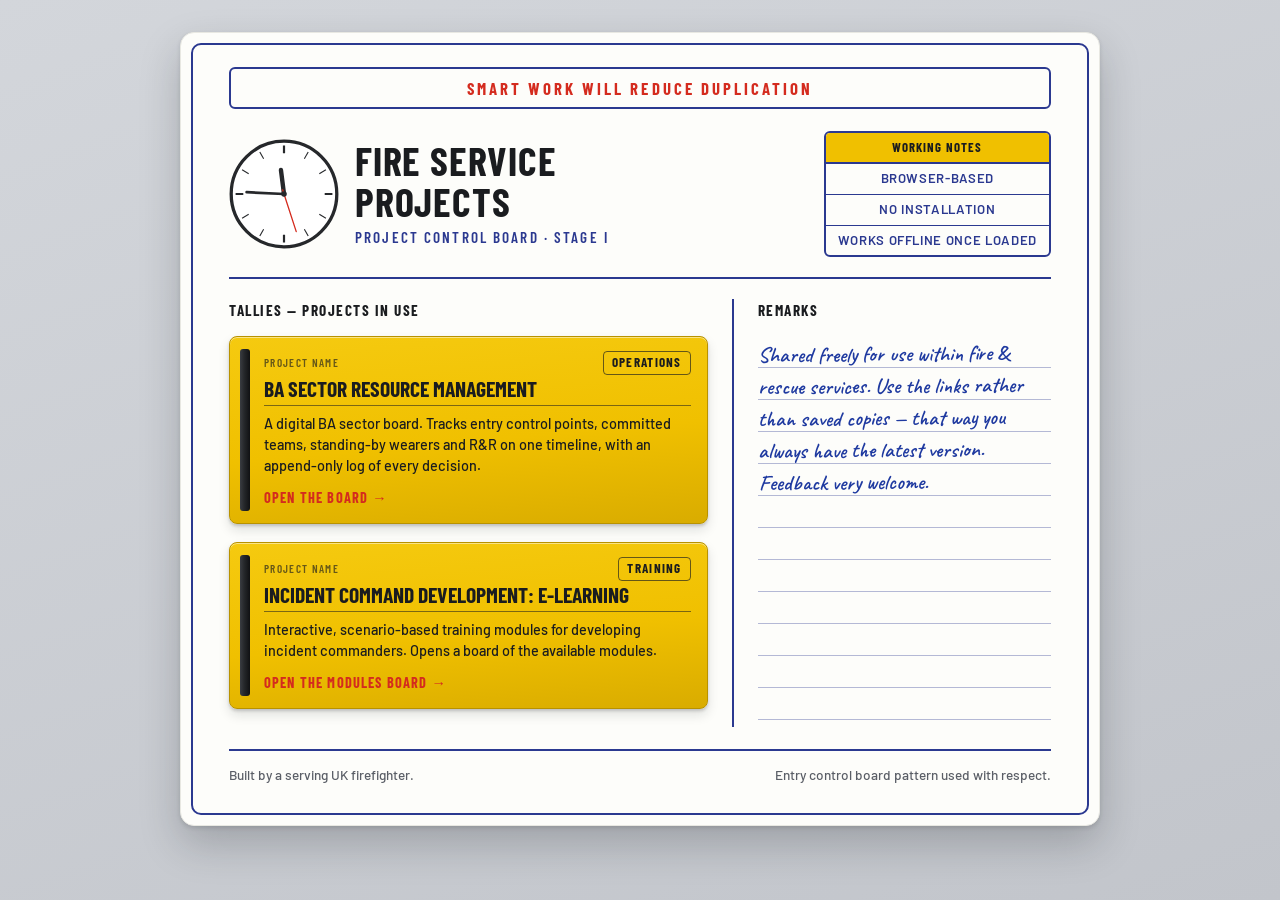
==== index.html @ fdbcd5dc "Add files via upload" ====
<!DOCTYPE html>
<html lang="en-GB">
<head>
<meta charset="UTF-8">
<meta name="viewport" content="width=device-width, initial-scale=1.0">
<title>Fire Service Projects</title>
<meta name="description" content="Browser-based tools for UK fire and rescue services: incident command e-learning and BA sector resource management.">
<link rel="preconnect" href="https://fonts.googleapis.com">
<link rel="preconnect" href="https://fonts.gstatic.com" crossorigin>
<link href="https://fonts.googleapis.com/css2?family=Barlow+Condensed:wght@500;600;700&family=Barlow:wght@400;500;600&family=Caveat:wght@500;600&display=swap" rel="stylesheet">
<link rel="stylesheet" href="board.css">
</head>
<body>

<div class="board">
  <div class="board-inner">

    <div class="motto">Smart Work Will Reduce Duplication</div>

    <div class="board-head">
      <div class="clock-wrap">
        <!-- Live analogue clock -->
        <svg class="clock" viewBox="0 0 100 100" role="img" aria-label="Current time">
          <circle cx="50" cy="50" r="48" fill="#FFFFFF" stroke="#26282B" stroke-width="3"/>
          <g stroke="#26282B" stroke-width="2">
            <line x1="50" y1="6" x2="50" y2="13"/>
            <line x1="50" y1="87" x2="50" y2="94"/>
            <line x1="6" y1="50" x2="13" y2="50"/>
            <line x1="87" y1="50" x2="94" y2="50"/>
          </g>
          <g stroke="#26282B" stroke-width="1">
            <line x1="72" y1="11.9" x2="68.5" y2="17.9"/>
            <line x1="88.1" y1="28" x2="82.1" y2="31.5"/>
            <line x1="88.1" y1="72" x2="82.1" y2="68.5"/>
            <line x1="72" y1="88.1" x2="68.5" y2="82.1"/>
            <line x1="28" y1="88.1" x2="31.5" y2="82.1"/>
            <line x1="11.9" y1="72" x2="17.9" y2="68.5"/>
            <line x1="11.9" y1="28" x2="17.9" y2="31.5"/>
            <line x1="28" y1="11.9" x2="31.5" y2="17.9"/>
          </g>
          <line id="hourHand"   x1="50" y1="50" x2="50" y2="28" stroke="#26282B" stroke-width="4" stroke-linecap="round"/>
          <line id="minuteHand" x1="50" y1="50" x2="50" y2="16" stroke="#26282B" stroke-width="2.5" stroke-linecap="round"/>
          <line id="secondHand" x1="50" y1="54" x2="50" y2="14" stroke="#D42B1E" stroke-width="1.2" stroke-linecap="round"/>
          <circle cx="50" cy="50" r="2.5" fill="#26282B"/>
        </svg>
        <div class="board-title">
          <!-- EDIT: change the site title here -->
          <h1>Fire Service<br>Projects</h1>
          <div class="stage">Project Control Board &middot; Stage I</div>
        </div>
      </div>

      <div class="info-table">
        <div class="it-head">Working Notes</div>
        <ul>
          <li>Browser-based</li>
          <li>No installation</li>
          <li>Works offline once loaded</li>
        </ul>
      </div>
    </div>

    <div class="board-body">
      <div class="tallies">
        <div class="col-label">Tallies &mdash; Projects in Use</div>

        <!-- ============ PROJECT: BA Sector board ============ -->
        <!-- EDIT: if your BA Sector file has a different name, change the href -->
        <a class="tally" href="ba-sector.html">
          <div class="tally-row">
            <span class="field-label">Project Name</span>
            <span class="type">Operations</span>
          </div>
          <h2>BA Sector Resource Management</h2>
          <p class="desc">A digital BA sector board. Tracks entry control points, committed teams, standing-by wearers and R&amp;R on one timeline, with an append-only log of every decision.</p>
          <span class="open-cue">Open the board</span>
        </a>

        <!-- ============ E-LEARNING: opens its own board ============ -->
        <a class="tally" href="elearning.html">
          <div class="tally-row">
            <span class="field-label">Project Name</span>
            <span class="type">Training</span>
          </div>
          <h2>Incident Command Development: E-Learning</h2>
          <p class="desc">Interactive, scenario-based training modules for developing incident commanders. Opens a board of the available modules.</p>
          <span class="open-cue">Open the modules board</span>
        </a>

        <!-- ============ ADD A NEW PROJECT ============
             Copy one of the <a class="tally"> blocks above, then change:
             - href       : the filename of the new app (or board page)
             - .type      : Operations / Training / etc.
             - <h2>       : the project name
             - .desc      : one or two sentences on what it does
             - .open-cue  : the action label
        ============================================== -->
      </div>

      <div class="remarks">
        <div class="col-label">Remarks</div>
        <div class="remarks-lines">
          <p class="remarks-note">Shared freely for use within fire &amp; rescue services. Use the links rather than saved copies &mdash; that way you always have the latest version. Feedback very welcome.</p>
        </div>
      </div>
    </div>

    <div class="board-foot">
      <!-- EDIT: put your name / contact details here -->
      <span>Built by a serving UK firefighter.</span>
      <span>Entry control board pattern used with respect.</span>
    </div>

  </div>
</div>

<script src="clock.js"></script>

</body>
</html>
---- board.css ----
/* ============================================================
   board.css — shared styling for all Entry Control Board pages
   Edit here once and every board page updates.
   ============================================================ */

:root {
  --backdrop: #C9CCD1;
  --board: #FDFDFA;
  --board-edge: #E8E8E2;
  --navy: #2B3990;
  --red: #D42B1E;
  --tally-yellow: #F0C000;
  --tally-yellow-dark: #D9AC00;
  --clip: #26282B;
  --ink: #1A1C1F;
  --muted: #5A5E66;
}

* { margin: 0; padding: 0; box-sizing: border-box; }

body {
  font-family: 'Barlow', system-ui, sans-serif;
  background: var(--backdrop);
  background-image: linear-gradient(160deg, #D3D6DB 0%, #C2C5CB 100%);
  color: var(--ink);
  line-height: 1.5;
  min-height: 100vh;
  padding: 32px 16px 48px;
}

/* ===================== THE BOARD ===================== */
.board {
  max-width: 920px;
  margin: 0 auto;
  background: var(--board);
  border: 1px solid var(--board-edge);
  border-radius: 14px;
  box-shadow:
    0 2px 4px rgba(20,22,26,0.12),
    0 18px 40px rgba(20,22,26,0.22);
  overflow: hidden;
}
.board-inner {
  border: 2px solid var(--navy);
  border-radius: 10px;
  margin: 10px;
  padding: 22px clamp(16px, 4vw, 36px) 28px;
}

/* Motto strip */
.motto {
  text-align: center;
  font-family: 'Barlow Condensed', sans-serif;
  font-weight: 700;
  text-transform: uppercase;
  letter-spacing: 0.18em;
  color: var(--red);
  font-size: clamp(0.85rem, 2.6vw, 1.05rem);
  border: 2px solid var(--navy);
  border-radius: 6px;
  padding: 7px 10px 6px;
  margin-bottom: 22px;
}

/* Head row: clock + info table */
.board-head {
  display: flex;
  justify-content: space-between;
  align-items: stretch;
  gap: 20px;
  margin-bottom: 20px;
  flex-wrap: wrap;
}
.clock-wrap {
  display: flex;
  align-items: center;
  gap: 16px;
}
.clock {
  width: 110px;
  height: 110px;
  flex: 0 0 auto;
}
.board-title h1 {
  font-family: 'Barlow Condensed', sans-serif;
  font-weight: 700;
  text-transform: uppercase;
  font-size: clamp(1.7rem, 5vw, 2.5rem);
  line-height: 1.02;
  letter-spacing: 0.02em;
}
.board-title .stage {
  font-family: 'Barlow Condensed', sans-serif;
  font-weight: 600;
  text-transform: uppercase;
  letter-spacing: 0.14em;
  color: var(--navy);
  font-size: 0.95rem;
  margin-top: 4px;
}

/* Info table, echoing the working-duration table */
.info-table {
  border: 2px solid var(--navy);
  border-radius: 6px;
  min-width: 210px;
  overflow: hidden;
  align-self: flex-start;
}
.info-table .it-head {
  background: var(--tally-yellow);
  font-family: 'Barlow Condensed', sans-serif;
  font-weight: 700;
  text-transform: uppercase;
  letter-spacing: 0.08em;
  font-size: 0.8rem;
  text-align: center;
  padding: 5px 12px;
  border-bottom: 2px solid var(--navy);
  color: var(--ink);
}
.info-table ul { list-style: none; }
.info-table li {
  font-size: 0.82rem;
  font-weight: 600;
  text-transform: uppercase;
  letter-spacing: 0.05em;
  color: var(--navy);
  padding: 5px 12px;
  text-align: center;
}
.info-table li + li { border-top: 1px solid var(--navy); }

/* ===================== BODY GRID ===================== */
.board-body {
  display: grid;
  grid-template-columns: minmax(0, 1.5fr) minmax(200px, 1fr);
  gap: 0 24px;
  border-top: 2px solid var(--navy);
  padding-top: 20px;
}
.col-label {
  font-family: 'Barlow Condensed', sans-serif;
  font-weight: 700;
  text-transform: uppercase;
  letter-spacing: 0.1em;
  font-size: 0.95rem;
  color: var(--ink);
  margin-bottom: 14px;
}

/* ===================== TALLIES ===================== */
.tally {
  display: block;
  text-decoration: none;
  color: var(--ink);
  position: relative;
  background: linear-gradient(175deg, #F5CA10 0%, var(--tally-yellow) 55%, var(--tally-yellow-dark) 100%);
  border: 1px solid #B89200;
  border-radius: 8px;
  padding: 14px 16px 14px 34px;
  margin-bottom: 18px;
  box-shadow:
    inset 0 1px 0 rgba(255,255,255,0.5),
    0 2px 3px rgba(20,22,26,0.18),
    0 6px 12px rgba(20,22,26,0.12);
  transition: transform 0.15s ease, box-shadow 0.15s ease;
}
/* the clip along the left edge */
.tally::before {
  content: "";
  position: absolute;
  left: 10px;
  top: 12px;
  bottom: 12px;
  width: 10px;
  background: linear-gradient(90deg, #3A3D42 0%, var(--clip) 40%, #101113 100%);
  border-radius: 3px;
}
.tally:hover, .tally:focus-visible {
  transform: translateY(-3px) rotate(-0.4deg);
  box-shadow:
    inset 0 1px 0 rgba(255,255,255,0.5),
    0 4px 6px rgba(20,22,26,0.2),
    0 14px 24px rgba(20,22,26,0.2);
}
.tally:focus-visible {
  outline: 3px solid var(--navy);
  outline-offset: 3px;
}
.tally-row {
  display: flex;
  justify-content: space-between;
  align-items: baseline;
  gap: 10px;
  flex-wrap: wrap;
}
.tally .field-label {
  font-family: 'Barlow Condensed', sans-serif;
  font-weight: 600;
  font-size: 0.7rem;
  letter-spacing: 0.12em;
  text-transform: uppercase;
  color: rgba(26,28,31,0.65);
}
.tally h2 {
  font-family: 'Barlow Condensed', sans-serif;
  font-weight: 700;
  text-transform: uppercase;
  font-size: 1.35rem;
  line-height: 1.08;
  border-bottom: 1.5px solid rgba(26,28,31,0.55);
  padding-bottom: 5px;
  margin: 2px 0 8px;
}
.tally .type {
  font-family: 'Barlow Condensed', sans-serif;
  font-weight: 700;
  text-transform: uppercase;
  letter-spacing: 0.1em;
  font-size: 0.82rem;
  border: 1.5px solid rgba(26,28,31,0.65);
  border-radius: 4px;
  padding: 1px 8px;
  white-space: nowrap;
}
.tally p.desc {
  font-size: 0.9rem;
  font-weight: 500;
  line-height: 1.45;
  margin-bottom: 8px;
}
.tally .open-cue {
  font-family: 'Barlow Condensed', sans-serif;
  font-weight: 700;
  text-transform: uppercase;
  letter-spacing: 0.08em;
  font-size: 0.9rem;
  color: var(--red);
}
.tally .open-cue::after { content: " \2192"; }

/* Empty tally slot — a space on the board awaiting a tally */
.tally-slot {
  border: 2px dashed rgba(43,57,144,0.4);
  border-radius: 8px;
  padding: 18px 16px;
  margin-bottom: 18px;
  text-align: center;
  font-family: 'Barlow Condensed', sans-serif;
  font-weight: 600;
  text-transform: uppercase;
  letter-spacing: 0.1em;
  font-size: 0.9rem;
  color: rgba(43,57,144,0.55);
}

/* ===================== REMARKS COLUMN ===================== */
.remarks {
  border-left: 2px solid var(--navy);
  padding-left: 24px;
  display: flex;
  flex-direction: column;
}
.remarks-lines {
  flex: 1;
  background-image: repeating-linear-gradient(
    to bottom,
    transparent 0px,
    transparent 31px,
    rgba(43,57,144,0.35) 31px,
    rgba(43,57,144,0.35) 32px
  );
  min-height: 220px;
  padding-top: 2px;
}
.remarks-note {
  font-family: 'Caveat', cursive;
  font-size: 1.35rem;
  font-weight: 600;
  color: #1F3AA0;
  line-height: 32px;
  transform: rotate(-0.5deg);
}

/* ===================== BACK LINK ===================== */
.back-link {
  display: inline-block;
  font-family: 'Barlow Condensed', sans-serif;
  font-weight: 600;
  text-transform: uppercase;
  letter-spacing: 0.08em;
  font-size: 0.9rem;
  color: var(--navy);
  text-decoration: none;
  margin-bottom: 14px;
}
.back-link::before { content: "\2190 "; }
.back-link:hover, .back-link:focus-visible { color: var(--red); }
.back-link:focus-visible { outline: 2px solid var(--navy); outline-offset: 2px; }

/* ===================== FOOTER STRIP ===================== */
.board-foot {
  border-top: 2px solid var(--navy);
  margin-top: 22px;
  padding-top: 14px;
  display: flex;
  justify-content: space-between;
  gap: 12px;
  flex-wrap: wrap;
  font-size: 0.85rem;
  color: var(--muted);
  font-weight: 500;
}

/* ===================== RESPONSIVE ===================== */
@media (max-width: 700px) {
  .board-body { grid-template-columns: 1fr; }
  .remarks {
    border-left: none;
    border-top: 2px solid var(--navy);
    padding-left: 0;
    padding-top: 16px;
    margin-top: 6px;
  }
  .remarks-lines { min-height: 120px; }
  .board-head { flex-direction: column; }
  .info-table { align-self: stretch; }
}
@media (prefers-reduced-motion: reduce) {
  .tally { transition: none; }
  .tally:hover { transform: none; }
}
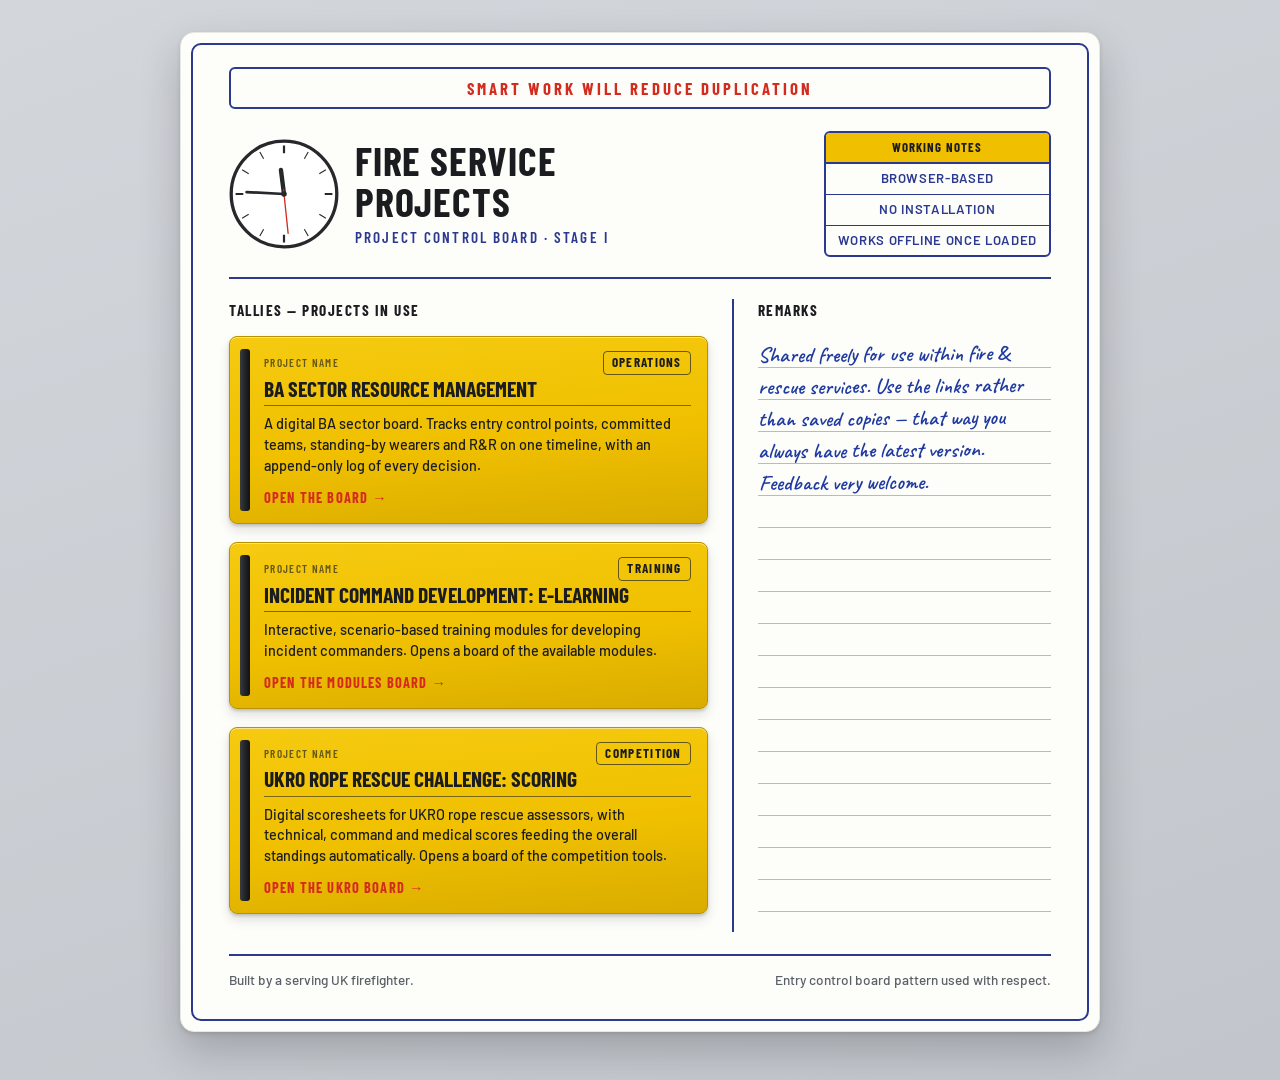
==== commit b40ef5a9: "Add UKRO Rope Rescue Challenge tally and board page Co-Authored-By: Claude Opus 5.5 <noreply@anthrop" ====
--- a/index.html
+++ b/index.html
@@ -87,6 +87,17 @@
           <span class="open-cue">Open the modules board</span>
         </a>
 
+        <!-- ============ UKRO: opens its own board ============ -->
+        <a class="tally" href="ukro.html">
+          <div class="tally-row">
+            <span class="field-label">Project Name</span>
+            <span class="type">Competition</span>
+          </div>
+          <h2>UKRO Rope Rescue Challenge: Scoring</h2>
+          <p class="desc">Digital scoresheets for UKRO rope rescue assessors, with technical, command and medical scores feeding the overall standings automatically. Opens a board of the competition tools.</p>
+          <span class="open-cue">Open the UKRO board</span>
+        </a>
+
         <!-- ============ ADD A NEW PROJECT ============
              Copy one of the <a class="tally"> blocks above, then change:
              - href       : the filename of the new app (or board page)
